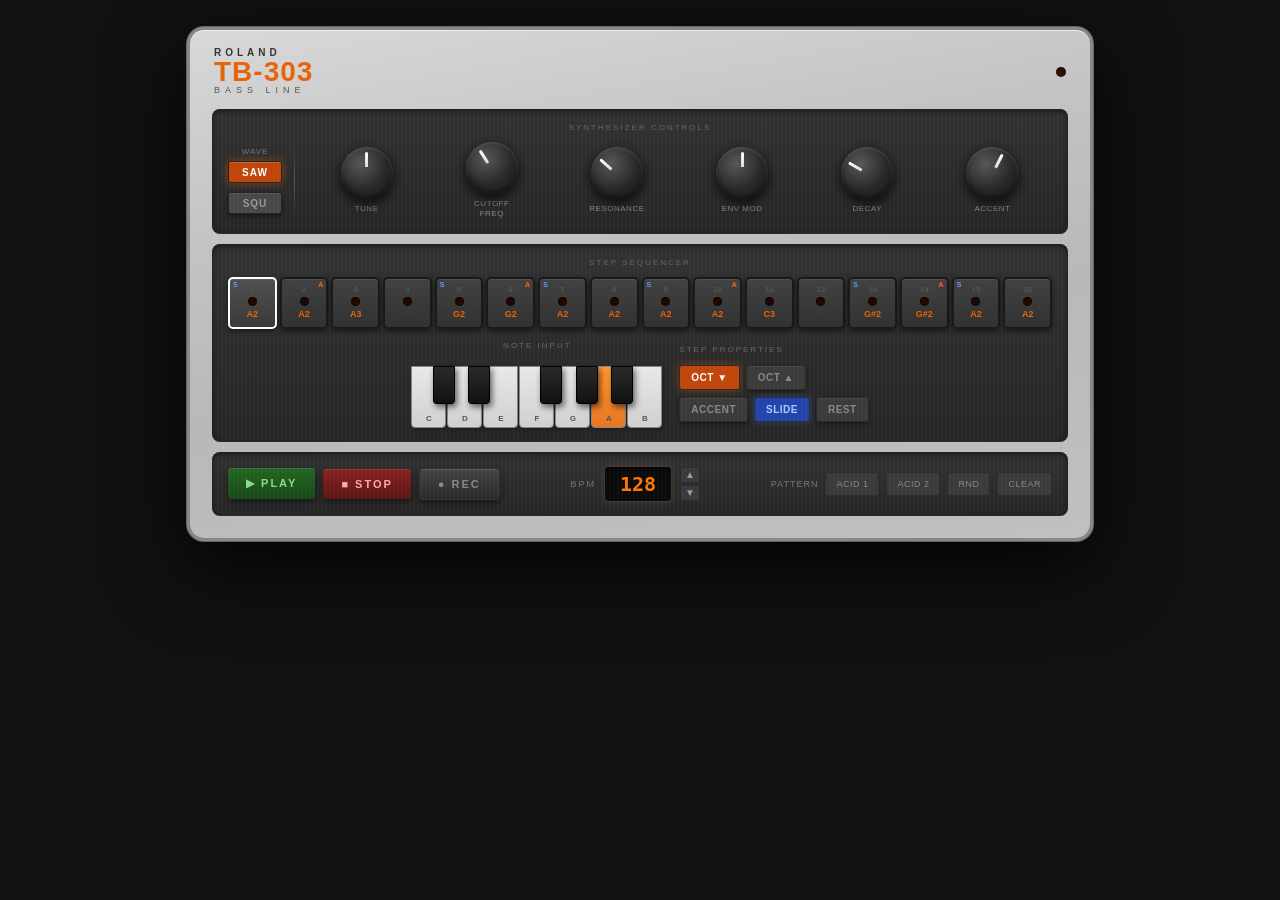
==== index.html @ d569b0d6 "init" ====
<!DOCTYPE html>
<html lang="en">
<head>
<meta charset="UTF-8">
<meta name="viewport" content="width=device-width, initial-scale=1.0">
<title>TB-303 Bass Line Synthesizer</title>
<style>
*,*::before,*::after{box-sizing:border-box;margin:0;padding:0}
body{background:#111;display:flex;justify-content:center;align-items:flex-start;min-height:100vh;padding:30px 20px;font-family:'Arial',sans-serif}

.tb303{
  width:900px;
  background:linear-gradient(170deg,#d8d8d8 0%,#c4c4c4 30%,#b8b8b8 60%,#c0c0c0 100%);
  border-radius:14px;
  box-shadow:0 0 0 3px #888,0 0 0 4px #666,0 25px 80px rgba(0,0,0,0.9),inset 0 1px 0 rgba(255,255,255,0.6);
  padding:18px 22px 22px;
  user-select:none;
  position:relative;
}

/* Subtle brushed metal texture */
.tb303::before{
  content:'';position:absolute;inset:0;border-radius:14px;
  background:repeating-linear-gradient(90deg,rgba(255,255,255,0.04) 0px,rgba(255,255,255,0) 1px,rgba(255,255,255,0) 3px,rgba(255,255,255,0.04) 4px);
  pointer-events:none;
}

/* ── HEADER ── */
.tb303-header{
  display:flex;align-items:center;justify-content:space-between;
  margin-bottom:14px;padding:0 2px;
}
.brand{display:flex;flex-direction:column;line-height:1}
.brand-roland{font-size:10px;font-weight:900;color:#333;letter-spacing:4px;text-transform:uppercase}
.brand-model{font-size:28px;font-weight:900;color:#e8620a;letter-spacing:1px;line-height:1}
.brand-sub{font-size:9px;color:#555;letter-spacing:5px;text-transform:uppercase}
.header-right{display:flex;align-items:center;gap:12px}
.power-led{
  width:10px;height:10px;border-radius:50%;
  background:#2a1000;box-shadow:inset 0 1px 2px rgba(0,0,0,0.5);
  transition:all 0.3s;
}
.power-led.on{background:#ff6600;box-shadow:0 0 8px rgba(255,102,0,0.8),0 0 16px rgba(255,102,0,0.4)}

/* ── DARK PANELS ── */
.dark-panel{
  background:linear-gradient(180deg,#323232,#262626);
  border-radius:8px;padding:14px 16px;margin-bottom:10px;
  box-shadow:inset 0 2px 6px rgba(0,0,0,0.6),inset 0 -1px 0 rgba(255,255,255,0.05);
}
.panel-label{
  font-size:8px;color:#666;text-transform:uppercase;letter-spacing:2px;
  margin-bottom:10px;text-align:center;
}

/* ── CONTROLS ROW ── */
.controls-row{display:flex;align-items:center;gap:6px}
.vdivider{width:1px;height:72px;background:linear-gradient(180deg,transparent,#555,transparent);margin:0 6px}

/* Waveform */
.wave-section{display:flex;flex-direction:column;align-items:center;gap:5px}
.wave-label{font-size:8px;color:#777;letter-spacing:1px;text-transform:uppercase}
.wave-btn{
  width:54px;height:22px;background:#484848;border:1px solid #222;border-radius:3px;
  color:#999;font-size:10px;font-weight:bold;letter-spacing:1px;cursor:pointer;
  box-shadow:0 2px 4px rgba(0,0,0,0.5),inset 0 1px 0 rgba(255,255,255,0.08);
  transition:all 0.1s;
}
.wave-btn+.wave-btn{margin-top:4px}
.wave-btn.active{background:#c0450a;color:#fff;box-shadow:0 0 8px rgba(232,98,10,0.5),inset 0 1px 0 rgba(255,255,255,0.15)}

/* Knobs */
.knob-group{display:flex;flex-direction:column;align-items:center;gap:5px;flex:1}
.knob{
  width:52px;height:52px;border-radius:50%;
  background:radial-gradient(circle at 38% 32%,#585858 0%,#282828 55%,#1a1a1a 100%);
  box-shadow:0 4px 12px rgba(0,0,0,0.8),inset 0 1px 3px rgba(255,255,255,0.18),inset 0 -2px 4px rgba(0,0,0,0.6);
  position:relative;cursor:grab;touch-action:none;
}
.knob:active{cursor:grabbing}
.knob-indicator{
  position:absolute;width:3px;height:15px;
  background:linear-gradient(180deg,#fff,#ddd);
  left:calc(50% - 1.5px);top:5px;border-radius:2px 2px 0 0;
  transform-origin:50% 145%; /* rotates around knob center */
  pointer-events:none;
}
.knob-label{font-size:8px;color:#888;text-transform:uppercase;letter-spacing:0.5px;text-align:center;max-width:56px;line-height:1.3}

/* ── STEP SEQUENCER ── */
.steps-row{display:flex;gap:3px;justify-content:center;margin-bottom:12px}
.step-btn{
  width:49px;height:52px;
  background:linear-gradient(180deg,#424242,#323232);
  border:2px solid #1a1a1a;border-radius:5px;cursor:pointer;position:relative;
  box-shadow:0 2px 5px rgba(0,0,0,0.5),inset 0 1px 0 rgba(255,255,255,0.07);
  transition:border-color 0.08s;
  display:flex;flex-direction:column;align-items:center;justify-content:center;gap:3px;
}
.step-btn:active{transform:translateY(1px)}
.step-num{font-size:8px;color:#555;font-weight:bold}
.step-led{
  width:9px;height:9px;border-radius:50%;
  background:#1e0a00;box-shadow:inset 0 1px 2px rgba(0,0,0,0.7);
  transition:all 0.04s;
}
.step-note-disp{font-size:9px;color:#444;font-weight:bold;min-height:11px}

.step-btn.selected{border-color:#fff;background:linear-gradient(180deg,#505050,#3a3a3a)}
.step-btn.playing .step-led{background:#ff9900;box-shadow:0 0 7px rgba(255,153,0,0.9),0 0 14px rgba(255,153,0,0.4)}
.step-btn.playing{background:linear-gradient(180deg,#4a4440,#363030)}
.step-btn.has-note .step-note-disp{color:#e8620a}
.step-btn.is-rest .step-note-disp{color:#444;font-style:italic}

/* Accent/slide mini indicators */
.step-accent{
  position:absolute;top:2px;right:3px;
  font-size:7px;color:#ff6600;font-weight:bold;display:none;
}
.step-slide{
  position:absolute;top:2px;left:3px;
  font-size:7px;color:#6699ff;font-weight:bold;display:none;
}
.step-btn.has-accent .step-accent{display:block}
.step-btn.has-slide .step-slide{display:block}

/* ── NOTE ENTRY ── */
.note-entry-row{display:flex;align-items:flex-start;gap:16px;justify-content:center}
.keyboard-wrap{display:flex;flex-direction:column;align-items:center;gap:6px}

.piano{position:relative;height:62px;width:252px;flex-shrink:0}
.white-key{
  position:absolute;height:62px;
  background:linear-gradient(180deg,#e8e8e8,#d0d0d0);
  border:1px solid #888;border-radius:0 0 4px 4px;cursor:pointer;
  box-shadow:1px 2px 4px rgba(0,0,0,0.3);z-index:1;
  display:flex;align-items:flex-end;justify-content:center;padding-bottom:4px;
  transition:background 0.05s;
}
.white-key span{font-size:8px;color:#555;font-weight:bold}
.white-key:hover{background:linear-gradient(180deg,#ffd080,#ffaa44)}
.white-key.active{background:linear-gradient(180deg,#ff9933,#e87722)!important}
.black-key{
  position:absolute;height:38px;width:22px;
  background:linear-gradient(180deg,#2a2a2a,#111);
  border:1px solid #000;border-radius:0 0 3px 3px;cursor:pointer;
  box-shadow:2px 3px 6px rgba(0,0,0,0.6);z-index:2;top:0;
  transition:background 0.05s;
}
.black-key:hover{background:linear-gradient(180deg,#c04408,#8a2800)}
.black-key.active{background:linear-gradient(180deg,#ff6600,#cc4400)!important}

/* Step property buttons */
.step-props{display:flex;flex-direction:column;gap:7px;padding-top:4px}
.step-props .panel-label{margin-bottom:4px;text-align:left}
.prop-row{display:flex;gap:6px}
.prop-btn{
  padding:6px 11px;background:#3a3a3a;border:1px solid #2a2a2a;border-radius:3px;
  color:#888;font-size:10px;font-weight:bold;letter-spacing:0.5px;cursor:pointer;
  box-shadow:0 2px 4px rgba(0,0,0,0.4),inset 0 1px 0 rgba(255,255,255,0.06);
  transition:all 0.1s;text-transform:uppercase;white-space:nowrap;
}
.prop-btn:hover{background:#4a4a4a;color:#bbb}
.prop-btn.active{background:#c0450a;color:#fff;box-shadow:0 0 8px rgba(232,98,10,0.4)}
.prop-btn.slide-on{background:#2244aa;color:#aaccff;box-shadow:0 0 6px rgba(68,102,220,0.4)}

/* ── TRANSPORT ── */
.transport-row{display:flex;align-items:center;justify-content:space-between;gap:10px}
.transport-btns{display:flex;gap:8px;align-items:center}
.t-btn{
  padding:9px 18px;border-radius:4px;font-size:11px;font-weight:bold;
  letter-spacing:2px;cursor:pointer;border:none;text-transform:uppercase;
  box-shadow:0 3px 7px rgba(0,0,0,0.5),inset 0 1px 0 rgba(255,255,255,0.1);
  transition:all 0.1s;
}
.t-btn:active{transform:translateY(1px);box-shadow:0 1px 3px rgba(0,0,0,0.5)}
.btn-play{background:linear-gradient(180deg,#236623,#184818);color:#88dd88}
.btn-play:hover{background:linear-gradient(180deg,#2d882d,#1e5e1e)}
.btn-play.active{background:linear-gradient(180deg,#33cc33,#228822);color:#fff;box-shadow:0 0 12px rgba(51,204,51,0.5)}
.btn-stop{background:linear-gradient(180deg,#882222,#5a1515);color:#ffaaaa}
.btn-stop:hover{background:linear-gradient(180deg,#aa2a2a,#7a1a1a)}
.btn-rec{background:linear-gradient(180deg,#444,#2a2a2a);color:#888;border:1px solid #333}
.btn-rec:hover{background:linear-gradient(180deg,#555,#333)}
.btn-rec.active{background:linear-gradient(180deg,#cc2222,#881111);color:#fff;box-shadow:0 0 10px rgba(204,34,34,0.5)}

/* BPM */
.bpm-wrap{display:flex;align-items:center;gap:8px}
.bpm-label{font-size:9px;color:#777;letter-spacing:2px;text-transform:uppercase}
.bpm-disp{
  background:#0a0a0a;border:1px solid #3a3a3a;border-radius:4px;
  padding:5px 8px;color:#ff7700;font-family:monospace;font-size:20px;font-weight:bold;
  width:68px;text-align:center;cursor:ns-resize;touch-action:none;
  box-shadow:inset 0 2px 4px rgba(0,0,0,0.6),0 0 6px rgba(255,119,0,0.15);
}
.bpm-arrows{display:flex;flex-direction:column;gap:2px}
.bpm-arrow{
  width:20px;height:16px;background:#3a3a3a;border:1px solid #2a2a2a;border-radius:2px;
  color:#999;font-size:10px;cursor:pointer;display:flex;align-items:center;justify-content:center;
  transition:background 0.1s;
}
.bpm-arrow:hover{background:#555;color:#ddd}
.bpm-arrow:active{background:#777}

/* Pattern section */
.pattern-wrap{display:flex;align-items:center;gap:7px}
.pattern-label{font-size:9px;color:#777;letter-spacing:1px;text-transform:uppercase}
.pat-btn{
  padding:6px 10px;background:#3a3a3a;border:1px solid #2a2a2a;border-radius:3px;
  color:#888;font-size:9px;cursor:pointer;letter-spacing:0.5px;text-transform:uppercase;
  transition:all 0.1s;
}
.pat-btn:hover{background:#505050;color:#ccc}
.pat-btn:active{transform:translateY(1px)}
</style>
</head>
<body>
<div class="tb303">
  <!-- Header -->
  <div class="tb303-header">
    <div class="brand">
      <span class="brand-roland">Roland</span>
      <span class="brand-model">TB-303</span>
      <span class="brand-sub">Bass Line</span>
    </div>
    <div class="header-right">
      <div class="power-led" id="powerLed"></div>
    </div>
  </div>

  <!-- Synth Controls -->
  <div class="dark-panel">
    <div class="panel-label">Synthesizer Controls</div>
    <div class="controls-row">
      <div class="wave-section">
        <div class="wave-label">Wave</div>
        <button class="wave-btn active" id="sawBtn" onclick="setWaveform('sawtooth')">SAW</button>
        <button class="wave-btn" id="squBtn" onclick="setWaveform('square')">SQU</button>
      </div>
      <div class="vdivider"></div>
      <div class="knob-group">
        <div class="knob" id="kTune"><div class="knob-indicator" id="iTune"></div></div>
        <div class="knob-label">Tune</div>
      </div>
      <div class="knob-group">
        <div class="knob" id="kCutoff"><div class="knob-indicator" id="iCutoff"></div></div>
        <div class="knob-label">Cutoff Freq</div>
      </div>
      <div class="knob-group">
        <div class="knob" id="kReso"><div class="knob-indicator" id="iReso"></div></div>
        <div class="knob-label">Resonance</div>
      </div>
      <div class="knob-group">
        <div class="knob" id="kEnvMod"><div class="knob-indicator" id="iEnvMod"></div></div>
        <div class="knob-label">Env Mod</div>
      </div>
      <div class="knob-group">
        <div class="knob" id="kDecay"><div class="knob-indicator" id="iDecay"></div></div>
        <div class="knob-label">Decay</div>
      </div>
      <div class="knob-group">
        <div class="knob" id="kAccent"><div class="knob-indicator" id="iAccent"></div></div>
        <div class="knob-label">Accent</div>
      </div>
    </div>
  </div>

  <!-- Step Sequencer -->
  <div class="dark-panel">
    <div class="panel-label">Step Sequencer</div>
    <div class="steps-row" id="stepsRow"></div>
    <!-- Note entry -->
    <div class="note-entry-row">
      <div class="keyboard-wrap">
        <div class="panel-label">Note Input</div>
        <div class="piano" id="piano"></div>
      </div>
      <div class="step-props">
        <div class="panel-label">Step Properties</div>
        <div class="prop-row">
          <button class="prop-btn" id="bOctLow" onclick="setOctave(0)">Oct ▼</button>
          <button class="prop-btn active" id="bOctHigh" onclick="setOctave(1)">Oct ▲</button>
        </div>
        <div class="prop-row">
          <button class="prop-btn" id="bAccent" onclick="toggleProp('accent')">Accent</button>
          <button class="prop-btn" id="bSlide" onclick="toggleProp('slide')">Slide</button>
          <button class="prop-btn" id="bRest" onclick="toggleProp('rest')">Rest</button>
        </div>
      </div>
    </div>
  </div>

  <!-- Transport -->
  <div class="dark-panel" style="margin-bottom:0">
    <div class="transport-row">
      <div class="transport-btns">
        <button class="t-btn btn-play" id="btnPlay" onclick="handlePlay()">▶ Play</button>
        <button class="t-btn btn-stop" id="btnStop" onclick="handleStop()">■ Stop</button>
        <button class="t-btn btn-rec" id="btnRec" onclick="handleRecord()">● Rec</button>
      </div>
      <div class="bpm-wrap">
        <span class="bpm-label">BPM</span>
        <div class="bpm-disp" id="bpmDisp">128</div>
        <div class="bpm-arrows">
          <div class="bpm-arrow" onclick="adjBPM(1)">▲</div>
          <div class="bpm-arrow" onclick="adjBPM(-1)">▼</div>
        </div>
      </div>
      <div class="pattern-wrap">
        <span class="pattern-label">Pattern</span>
        <button class="pat-btn" onclick="loadPreset(0)">Acid 1</button>
        <button class="pat-btn" onclick="loadPreset(1)">Acid 2</button>
        <button class="pat-btn" onclick="doRandom()">Rnd</button>
        <button class="pat-btn" onclick="doClear()">Clear</button>
      </div>
    </div>
  </div>
</div>

<script>
// ═══════════════════════════════════════════════════════
// AUDIO ENGINE
// ═══════════════════════════════════════════════════════
class AudioEngine {
  constructor() {
    this.ctx = null;
    this.osc = null;
    this.filter = null;
    this.vca = null;
    this.master = null;
    this.ready = false;

    // Normalized params (0–1 unless noted)
    this.waveform   = 'sawtooth';
    this.tune       = 0;      // semitones, -7..+7
    this.cutoff     = 0.38;
    this.resonance  = 0.32;
    this.envMod     = 0.50;
    this.decay      = 0.28;
    this.accentAmt  = 0.60;
    this.prevFreq   = 0;
  }

  cutoffHz()  { return 60 * Math.pow(130, this.cutoff); }         // 60–7800 Hz
  resoQ()     { return 0.6 + this.resonance * 19.4; }             // 0.6–20
  decaySec()  { return 0.05 * Math.pow(36, this.decay); }         // 50ms–1.8s

  init() {
    if (this.ready) return;
    this.ctx = new (window.AudioContext || window.webkitAudioContext)();

    this.osc    = this.ctx.createOscillator();
    this.filter = this.ctx.createBiquadFilter();
    this.vca    = this.ctx.createGain();
    this.master = this.ctx.createGain();

    this.osc.type               = this.waveform;
    this.osc.frequency.value    = 110;
    this.filter.type            = 'lowpass';
    this.filter.frequency.value = this.cutoffHz();
    this.filter.Q.value         = this.resoQ();
    this.vca.gain.value         = 0;
    this.master.gain.value      = 0.7;

    this.osc.connect(this.filter);
    this.filter.connect(this.vca);
    this.vca.connect(this.master);
    this.master.connect(this.ctx.destination);
    this.osc.start();
    this.ready = true;
  }

  resume() { if (this.ctx?.state === 'suspended') this.ctx.resume(); }

  noteOn(midi, accent, slide, time) {
    if (!this.ready) return;
    const freq = 440 * Math.pow(2, (midi + this.tune - 69) / 12);

    // Frequency — slide or snap
    if (slide && this.prevFreq > 0) {
      this.osc.frequency.setValueAtTime(this.prevFreq, time);
      this.osc.frequency.linearRampToValueAtTime(freq, time + 0.065);
    } else {
      this.osc.frequency.setValueAtTime(freq, time);
    }
    this.prevFreq = freq;

    // VCA gate open
    const vel = accent ? (0.55 + this.accentAmt * 0.45) : 0.55;
    this._vel = vel;
    this.vca.gain.setValueAtTime(vel, time);

    // Filter envelope
    const cut      = this.cutoffHz();
    const decay    = this.decaySec() * (accent ? 1.6 : 1.0);
    const modOcts  = this.envMod * 4.5;
    const boost    = accent ? (1 + this.accentAmt * 0.7) : 1;
    const peak     = Math.min(cut * Math.pow(2, modOcts * boost), 18000);

    this.filter.frequency.setValueAtTime(Math.max(peak, cut), time);
    this.filter.Q.setValueAtTime(this.resoQ(), time);
    if (peak > cut + 5) {
      this.filter.frequency.exponentialRampToValueAtTime(
        Math.max(cut, 22), time + decay
      );
    }
  }

  gateOff(time) {
    if (!this.ready) return;
    this.vca.gain.setValueAtTime(this._vel || 0.55, time);
    this.vca.gain.linearRampToValueAtTime(0, time + 0.018);
  }

  silence() {
    if (!this.ready) return;
    const t = this.ctx.currentTime;
    this.vca.gain.cancelScheduledValues(t);
    this.vca.gain.setValueAtTime(0, t + 0.02);
    this.filter.frequency.cancelScheduledValues(t);
    this.filter.frequency.setValueAtTime(this.cutoffHz(), t + 0.02);
    this.osc.frequency.cancelScheduledValues(t);
    this.prevFreq = 0;
  }

  setWave(type)    { this.waveform  = type; if (this.osc) this.osc.type = type; }
  setTune(v)       { this.tune      = v; }
  setCutoff(v)     { this.cutoff    = v; if (this.filter) this.filter.frequency.value = this.cutoffHz(); }
  setReso(v)       { this.resonance = v; if (this.filter) this.filter.Q.value = this.resoQ(); }
  setEnvMod(v)     { this.envMod    = v; }
  setDecay(v)      { this.decay     = v; }
  setAccent(v)     { this.accentAmt = v; }

  get now() { return this.ctx?.currentTime ?? 0; }
}

// ═══════════════════════════════════════════════════════
// SEQUENCER
// ═══════════════════════════════════════════════════════
const NOTES = ['C','C#','D','D#','E','F','F#','G','G#','A','A#','B'];

function noteToMidi(name, oct) {
  return (oct === 0 ? 36 : 48) + NOTES.indexOf(name);
}

class Sequencer {
  constructor(eng) {
    this.eng     = eng;
    this.bpm     = 128;
    this.steps   = this.blankPattern();
    this.cur     = 0;
    this.running = false;
    this.nextT   = 0;
    this.tid     = null;
    this.onStep  = null; // (idx) => void
    // Lookahead
    this.LOOK    = 25;   // ms setTimeout interval
    this.AHEAD   = 0.12; // s schedule window
  }

  blankPattern() {
    return Array.from({length:16}, () =>
      ({note:'C', octave:0, accent:false, slide:false, rest:true})
    );
  }

  stepDur() { return 60 / (this.bpm * 2); }

  play() {
    if (this.running) return;
    this.eng.init();
    this.eng.resume();
    this.running = true;
    this.cur     = 0;
    this.nextT   = this.eng.now + 0.05;
    document.getElementById('powerLed').classList.add('on');
    this._sched();
  }

  stop() {
    this.running = false;
    clearTimeout(this.tid);
    this.tid = null;
    this.cur = 0;
    this.eng.silence();
    document.getElementById('powerLed').classList.remove('on');
    if (this.onStep) this.onStep(-1);
  }

  _sched() {
    if (!this.running) return;
    while (this.nextT < this.eng.now + this.AHEAD) {
      this._fire(this.cur, this.nextT);
      this.nextT += this.stepDur();
      this.cur = (this.cur + 1) % 16;
    }
    this.tid = setTimeout(() => this._sched(), this.LOOK);
  }

  _fire(idx, time) {
    const step = this.steps[idx];
    const next = this.steps[(idx + 1) % 16];
    const dur  = this.stepDur();

    // Visual update
    const delay = (time - this.eng.now) * 1000;
    setTimeout(() => {
      if (this.running && this.onStep) this.onStep(idx);
    }, Math.max(0, delay));

    if (step.rest) {
      this.eng.gateOff(time);
      return;
    }

    const midi        = noteToMidi(step.note, step.octave);
    const nextSlide   = !next.rest && next.slide;
    const noteDur     = (step.slide || nextSlide) ? dur * 0.96 : dur * 0.48;

    this.eng.noteOn(midi, step.accent, step.slide, time);
    if (!nextSlide) this.eng.gateOff(time + noteDur);
  }

  save() {
    try { localStorage.setItem('tb303_p', JSON.stringify({steps:this.steps,bpm:this.bpm})); } catch(e){}
  }
  load() {
    try {
      const d = JSON.parse(localStorage.getItem('tb303_p'));
      if (d?.steps?.length === 16) { this.steps = d.steps; this.bpm = d.bpm || 128; }
    } catch(e){}
  }
}

// ═══════════════════════════════════════════════════════
// KNOB CLASS
// ═══════════════════════════════════════════════════════
class Knob {
  constructor(elId, indId, {min, max, val, log=false, onChange}) {
    this.el   = document.getElementById(elId);
    this.ind  = document.getElementById(indId);
    this.min  = min; this.max = max; this.log = log;
    this.onChange = onChange;
    this._dy = null; this._v0 = null;

    this.el.addEventListener('pointerdown', e => {
      this._dy = e.clientY;
      this._v0 = this._norm();
      this.el.setPointerCapture(e.pointerId);
      e.preventDefault();
    });
    this.el.addEventListener('pointermove', e => {
      if (this._dy === null) return;
      const n = Math.max(0, Math.min(1, this._v0 + (this._dy - e.clientY) / 220));
      this._setNorm(n);
    });
    this.el.addEventListener('pointerup', () => { this._dy = null; });
    this.el.addEventListener('wheel', e => {
      e.preventDefault();
      this._setNorm(Math.max(0, Math.min(1, this._norm() - e.deltaY / 800)));
    }, {passive:false});

    this._setNorm(this.log ? this._toNorm(val) : (val - min) / (max - min));
  }

  _toNorm(v) { return this.log ? Math.log(v/this.min)/Math.log(this.max/this.min) : (v-this.min)/(this.max-this.min); }
  _norm()    { return this._toNorm(this.value); }
  _setNorm(n) {
    this.value = this.log
      ? this.min * Math.pow(this.max / this.min, n)
      : this.min + n * (this.max - this.min);
    this.value = Math.max(this.min, Math.min(this.max, this.value));
    const angle = -135 + n * 270;
    this.ind.style.transform = `rotate(${angle}deg)`;
    this.onChange(this.value);
  }
}

// ═══════════════════════════════════════════════════════
// GLOBAL STATE & UI
// ═══════════════════════════════════════════════════════
const eng = new AudioEngine();
const seq = new Sequencer(eng);
let selStep    = 0;
let recMode    = false;

// Step change callback
seq.onStep = idx => {
  document.querySelectorAll('.step-btn').forEach(b => b.classList.remove('playing'));
  if (idx >= 0) document.getElementById(`s${idx}`)?.classList.add('playing');
};

// ── Build step buttons ──
function buildSteps() {
  const row = document.getElementById('stepsRow');
  row.innerHTML = '';
  for (let i = 0; i < 16; i++) {
    const d = document.createElement('div');
    d.className = 'step-btn';
    d.id = `s${i}`;
    d.innerHTML = `
      <span class="step-accent">A</span>
      <span class="step-slide">S</span>
      <div class="step-num">${i+1}</div>
      <div class="step-led"></div>
      <div class="step-note-disp" id="sn${i}">-</div>`;
    d.addEventListener('click', () => selStep_(i));
    row.appendChild(d);
  }
}

// ── Build piano keyboard ──
const KEYS = [
  {note:'C',  white:0},
  {note:'C#', black:22},
  {note:'D',  white:1},
  {note:'D#', black:57},
  {note:'E',  white:2},
  {note:'F',  white:3},
  {note:'F#', black:129},
  {note:'G',  white:4},
  {note:'G#', black:165},
  {note:'A',  white:5},
  {note:'A#', black:200},
  {note:'B',  white:6},
];

function buildKeyboard() {
  const p = document.getElementById('piano');
  p.innerHTML = '';
  KEYS.forEach(k => {
    const el = document.createElement('div');
    if ('white' in k) {
      el.className = 'white-key';
      el.style.left  = (k.white * 36) + 'px';
      el.style.width = '35px';
      el.innerHTML = `<span>${k.note}</span>`;
    } else {
      el.className = 'black-key';
      el.style.left = k.black + 'px';
    }
    el.dataset.note = k.note;
    el.addEventListener('click', e => { e.stopPropagation(); assignNote(k.note); });
    p.appendChild(el);
  });
}

// ── Refresh step button visual ──
function refreshStep(i) {
  const step = seq.steps[i];
  const btn  = document.getElementById(`s${i}`);
  const nd   = document.getElementById(`sn${i}`);
  if (!btn || !nd) return;
  nd.textContent = step.rest ? '–' : step.note + (step.octave ? '3' : '2');
  btn.classList.toggle('has-note',  !step.rest);
  btn.classList.toggle('is-rest',    step.rest);
  btn.classList.toggle('has-accent', step.accent && !step.rest);
  btn.classList.toggle('has-slide',  step.slide  && !step.rest);
}

function refreshAll() { for (let i=0;i<16;i++) refreshStep(i); }

// ── Select step ──
function selStep_(i) {
  selStep = i;
  document.querySelectorAll('.step-btn').forEach((b,j) => {
    b.classList.toggle('selected', j === i);
  });
  const s = seq.steps[i];
  document.getElementById('bOctLow') .classList.toggle('active', s.octave === 0);
  document.getElementById('bOctHigh').classList.toggle('active', s.octave === 1);
  document.getElementById('bAccent') .classList.toggle('active', s.accent);
  document.getElementById('bSlide')  .classList.toggle('active', s.slide);
  document.getElementById('bSlide')  .classList.toggle('slide-on', s.slide);
  document.getElementById('bRest')   .classList.toggle('active', s.rest);
  hlKey(s.note);
}

function hlKey(note) {
  document.querySelectorAll('#piano .white-key, #piano .black-key').forEach(k => {
    k.classList.toggle('active', k.dataset.note === note);
  });
}

// ── Assign note to current step ──
function assignNote(note) {
  seq.steps[selStep].note = note;
  seq.steps[selStep].rest = false;
  refreshStep(selStep);
  hlKey(note);
  document.getElementById('bRest').classList.remove('active');
  seq.save();
  if (recMode) selStep_((selStep + 1) % 16);
}

function setOctave(oct) {
  seq.steps[selStep].octave = oct;
  refreshStep(selStep);
  document.getElementById('bOctLow') .classList.toggle('active', oct === 0);
  document.getElementById('bOctHigh').classList.toggle('active', oct === 1);
  seq.save();
}

function toggleProp(prop) {
  const s   = seq.steps[selStep];
  s[prop]   = !s[prop];
  if (prop === 'rest' && s.rest) { s.accent = false; s.slide = false; }
  refreshStep(selStep);
  document.getElementById('bAccent').classList.toggle('active', s.accent);
  document.getElementById('bSlide') .classList.toggle('active', s.slide);
  document.getElementById('bSlide') .classList.toggle('slide-on', s.slide);
  document.getElementById('bRest')  .classList.toggle('active', s.rest);
  seq.save();
}

// ── Transport ──
function handlePlay() {
  seq.play();
  document.getElementById('btnPlay').classList.add('active');
  document.getElementById('btnStop').classList.remove('active');
}

function handleStop() {
  seq.stop();
  document.getElementById('btnPlay').classList.remove('active');
  document.getElementById('btnStop').classList.add('active');
  recMode = false;
  document.getElementById('btnRec').classList.remove('active');
  document.querySelectorAll('.step-btn').forEach(b => b.classList.remove('playing'));
}

function handleRecord() {
  recMode = !recMode;
  document.getElementById('btnRec').classList.toggle('active', recMode);
  if (recMode) selStep_(0);
}

// ── BPM ──
let bpmDY = null, bpmV0 = null;
const bpmEl = document.getElementById('bpmDisp');

bpmEl.addEventListener('pointerdown', e => {
  bpmDY = e.clientY; bpmV0 = seq.bpm;
  bpmEl.setPointerCapture(e.pointerId);
});
bpmEl.addEventListener('pointermove', e => {
  if (bpmDY === null) return;
  setBPM(Math.round(bpmV0 + (bpmDY - e.clientY) * 0.6));
});
bpmEl.addEventListener('pointerup', () => { bpmDY = null; seq.save(); });

function adjBPM(d) { setBPM(seq.bpm + d); seq.save(); }
function setBPM(v)  { seq.bpm = Math.max(40, Math.min(280, v)); bpmEl.textContent = seq.bpm; }

// ── Waveform ──
function setWaveform(type) {
  eng.setWave(type);
  document.getElementById('sawBtn').classList.toggle('active', type === 'sawtooth');
  document.getElementById('squBtn').classList.toggle('active', type === 'square');
}

// ── Patterns ──
function doClear() {
  seq.steps = seq.blankPattern();
  refreshAll(); selStep_(selStep); seq.save();
}
function doRandom() {
  seq.steps = Array.from({length:16}, () => {
    const rest = Math.random() < 0.18;
    return {
      note:   NOTES[Math.floor(Math.random() * 12)],
      octave: Math.random() < 0.3 ? 1 : 0,
      accent: !rest && Math.random() < 0.25,
      slide:  !rest && Math.random() < 0.3,
      rest
    };
  });
  refreshAll(); selStep_(selStep); seq.save();
}

const PRESETS = [
  [ // Acid 1 — classic ascending acid
    {note:'A',  octave:0, accent:false, slide:true,  rest:false},
    {note:'A',  octave:0, accent:true,  slide:false, rest:false},
    {note:'A',  octave:1, accent:false, slide:false, rest:false},
    {note:'A',  octave:0, accent:false, slide:false, rest:true },
    {note:'G',  octave:0, accent:false, slide:true,  rest:false},
    {note:'G',  octave:0, accent:true,  slide:false, rest:false},
    {note:'A',  octave:0, accent:false, slide:true,  rest:false},
    {note:'A',  octave:0, accent:false, slide:false, rest:false},
    {note:'A',  octave:0, accent:false, slide:true,  rest:false},
    {note:'A',  octave:0, accent:true,  slide:false, rest:false},
    {note:'C',  octave:1, accent:false, slide:false, rest:false},
    {note:'A',  octave:0, accent:false, slide:false, rest:true },
    {note:'G#', octave:0, accent:false, slide:true,  rest:false},
    {note:'G#', octave:0, accent:true,  slide:false, rest:false},
    {note:'A',  octave:0, accent:false, slide:true,  rest:false},
    {note:'A',  octave:0, accent:false, slide:false, rest:false},
  ],
  [ // Acid 2 — squelchy D minor
    {note:'D',  octave:0, accent:true,  slide:false, rest:false},
    {note:'D',  octave:0, accent:false, slide:true,  rest:false},
    {note:'D',  octave:1, accent:false, slide:false, rest:false},
    {note:'C',  octave:1, accent:false, slide:true,  rest:false},
    {note:'A#', octave:0, accent:true,  slide:false, rest:false},
    {note:'A',  octave:0, accent:false, slide:false, rest:true },
    {note:'G',  octave:0, accent:false, slide:true,  rest:false},
    {note:'A',  octave:0, accent:true,  slide:false, rest:false},
    {note:'D',  octave:0, accent:false, slide:true,  rest:false},
    {note:'D#', octave:0, accent:false, slide:false, rest:false},
    {note:'D',  octave:0, accent:true,  slide:false, rest:false},
    {note:'C',  octave:0, accent:false, slide:true,  rest:false},
    {note:'A#', octave:0, accent:false, slide:false, rest:true },
    {note:'G',  octave:0, accent:true,  slide:true,  rest:false},
    {note:'A',  octave:0, accent:false, slide:false, rest:false},
    {note:'D',  octave:0, accent:false, slide:false, rest:false},
  ]
];

function loadPreset(i) {
  seq.steps = PRESETS[i].map(s => ({...s}));
  refreshAll(); selStep_(selStep); seq.save();
}

// ── Knobs ──
new Knob('kTune',   'iTune',   {min:-7,   max:7,   val:0,    log:false, onChange:v => eng.setTune(Math.round(v))});
new Knob('kCutoff', 'iCutoff', {min:0,    max:1,   val:0.38, log:false, onChange:v => eng.setCutoff(v)});
new Knob('kReso',   'iReso',   {min:0,    max:1,   val:0.32, log:false, onChange:v => eng.setReso(v)});
new Knob('kEnvMod', 'iEnvMod', {min:0,    max:1,   val:0.50, log:false, onChange:v => eng.setEnvMod(v)});
new Knob('kDecay',  'iDecay',  {min:0,    max:1,   val:0.28, log:false, onChange:v => eng.setDecay(v)});
new Knob('kAccent', 'iAccent', {min:0,    max:1,   val:0.60, log:false, onChange:v => eng.setAccent(v)});

// ── Init ──
(function init() {
  buildSteps();
  buildKeyboard();
  seq.load();
  setBPM(seq.bpm);
  if (!localStorage.getItem('tb303_p')) loadPreset(0);
  else refreshAll();
  selStep_(0);
})();
</script>
</body>
</html>
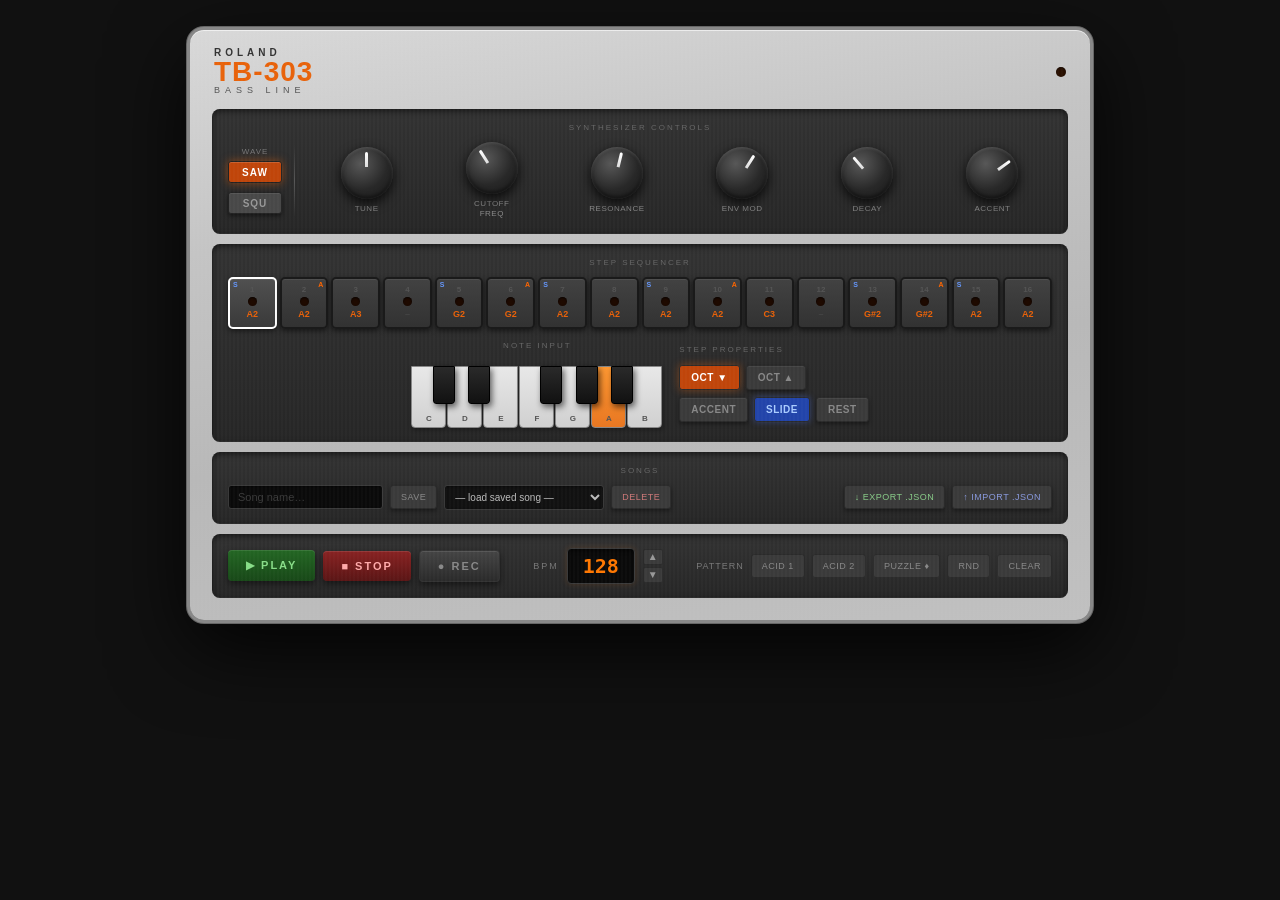
==== commit 2d4570ab: "Add studio app with TB-303/TR-808 instruments and per-step knob automation - Refactored TB-303 into " ====
--- a/index.html
+++ b/index.html
@@ -211,6 +211,35 @@
 }
 .pat-btn:hover{background:#505050;color:#ccc}
 .pat-btn:active{transform:translateY(1px)}
+
+/* ── SONGS PANEL ── */
+.song-input{
+  background:#0a0a0a;border:1px solid #3a3a3a;border-radius:3px;
+  padding:5px 9px;color:#ddd;font-size:11px;width:155px;
+  box-shadow:inset 0 1px 3px rgba(0,0,0,0.5);outline:none;
+  font-family:inherit;
+}
+.song-input:focus{border-color:#666}
+.song-input::placeholder{color:#3a3a3a}
+.song-select{
+  background:#111;border:1px solid #3a3a3a;border-radius:3px;
+  padding:5px 6px;color:#bbb;font-size:10px;cursor:pointer;
+  box-shadow:inset 0 1px 3px rgba(0,0,0,0.5);min-width:160px;
+  font-family:inherit;
+}
+.song-select option{background:#1a1a1a;color:#ccc}
+.sng-btn{
+  padding:6px 10px;background:#3a3a3a;border:1px solid #2a2a2a;border-radius:3px;
+  color:#888;font-size:9px;cursor:pointer;letter-spacing:0.5px;text-transform:uppercase;
+  transition:all 0.1s;white-space:nowrap;
+  box-shadow:0 2px 4px rgba(0,0,0,0.4);
+}
+.sng-btn:hover{background:#505050;color:#ccc}
+.sng-btn:active{transform:translateY(1px)}
+.sng-btn.export-btn{color:#88cc88}
+.sng-btn.import-btn{color:#8899dd}
+.sng-btn.del-btn{color:#cc7777}
+.songs-row{display:flex;align-items:center;gap:7px;flex-wrap:wrap}
 </style>
 </head>
 <body>
@@ -289,6 +318,21 @@
     </div>
   </div>
 
+  <!-- Songs -->
+  <div class="dark-panel">
+    <div class="panel-label">Songs</div>
+    <div class="songs-row">
+      <input class="song-input" id="songName" placeholder="Song name…" />
+      <button class="sng-btn" onclick="doSaveSong()">Save</button>
+      <select class="song-select" id="songSelect"><option value="">— load saved song —</option></select>
+      <button class="sng-btn del-btn" onclick="doDeleteSong()">Delete</button>
+      <span style="flex:1"></span>
+      <button class="sng-btn export-btn" onclick="doExport()">↓ Export .json</button>
+      <button class="sng-btn import-btn" onclick="document.getElementById('importFile').click()">↑ Import .json</button>
+      <input type="file" id="importFile" accept=".json,.303" style="display:none" onchange="doImport(event)">
+    </div>
+  </div>
+
   <!-- Transport -->
   <div class="dark-panel" style="margin-bottom:0">
     <div class="transport-row">
@@ -309,6 +353,7 @@
         <span class="pattern-label">Pattern</span>
         <button class="pat-btn" onclick="loadPreset(0)">Acid 1</button>
         <button class="pat-btn" onclick="loadPreset(1)">Acid 2</button>
+        <button class="pat-btn" onclick="loadPreset(2)">Puzzle ♦</button>
         <button class="pat-btn" onclick="doRandom()">Rnd</button>
         <button class="pat-btn" onclick="doClear()">Clear</button>
       </div>
@@ -543,6 +588,7 @@
     this._dy = null; this._v0 = null;
 
     this.el.addEventListener('pointerdown', e => {
+      this.ind.style.transition = ''; // cancel any playback animation immediately
       this._dy = e.clientY;
       this._v0 = this._norm();
       this.el.setPointerCapture(e.pointerId);
@@ -553,10 +599,11 @@
       const n = Math.max(0, Math.min(1, this._v0 + (this._dy - e.clientY) / 220));
       this._setNorm(n);
     });
-    this.el.addEventListener('pointerup', () => { this._dy = null; });
+    this.el.addEventListener('pointerup', () => { this._dy = null; saveCurrentStepKnobs(); });
     this.el.addEventListener('wheel', e => {
       e.preventDefault();
       this._setNorm(Math.max(0, Math.min(1, this._norm() - e.deltaY / 800)));
+      saveCurrentStepKnobs();
     }, {passive:false});
 
     this._setNorm(this.log ? this._toNorm(val) : (val - min) / (max - min));
@@ -564,6 +611,14 @@
 
   _toNorm(v) { return this.log ? Math.log(v/this.min)/Math.log(this.max/this.min) : (v-this.min)/(this.max-this.min); }
   _norm()    { return this._toNorm(this.value); }
+  setValue(v) { this._setNorm(this._toNorm(Math.max(this.min, Math.min(this.max, v)))); }
+  setValueAnimated(v, ms=100) {
+    this.ind.style.transition = '';
+    void this.ind.offsetWidth; // force reflow so browser commits current position
+    this.ind.style.transition = `transform ${ms}ms ease`;
+    this.setValue(v);
+    setTimeout(() => { this.ind.style.transition = ''; }, ms + 20);
+  }
   _setNorm(n) {
     this.value = this.log
       ? this.min * Math.pow(this.max / this.min, n)
@@ -583,10 +638,40 @@
 let selStep    = 0;
 let recMode    = false;
 
+// Save current knob state to the selected step (called on every manual knob interaction)
+function saveCurrentStepKnobs() {
+  const step = seq.steps[selStep];
+  if (!step.rest) {
+    step.knobs = {
+      tune:   _knobs.tune.value,
+      cutoff: _knobs.cutoff.value,
+      reso:   _knobs.reso.value,
+      envMod: _knobs.envMod.value,
+      decay:  _knobs.decay.value,
+      accent: _knobs.accent.value,
+    };
+  }
+}
+
+// Apply a knob snapshot with smooth animation
+function applyStepKnobs(knobs, ms) {
+  const dur = ms ?? seq.stepDur() * 1000 * 0.8;
+  if (knobs.tune   != null) _knobs.tune.setValueAnimated(knobs.tune,   dur);
+  if (knobs.cutoff != null) _knobs.cutoff.setValueAnimated(knobs.cutoff, dur);
+  if (knobs.reso   != null) _knobs.reso.setValueAnimated(knobs.reso,   dur);
+  if (knobs.envMod != null) _knobs.envMod.setValueAnimated(knobs.envMod, dur);
+  if (knobs.decay  != null) _knobs.decay.setValueAnimated(knobs.decay,  dur);
+  if (knobs.accent != null) _knobs.accent.setValueAnimated(knobs.accent, dur);
+}
+
 // Step change callback
 seq.onStep = idx => {
   document.querySelectorAll('.step-btn').forEach(b => b.classList.remove('playing'));
-  if (idx >= 0) document.getElementById(`s${idx}`)?.classList.add('playing');
+  if (idx >= 0) {
+    document.getElementById(`s${idx}`)?.classList.add('playing');
+    const step = seq.steps[idx];
+    if (step.knobs) applyStepKnobs(step.knobs);
+  }
 };
 
 // ── Build step buttons ──
@@ -661,11 +746,26 @@
 
 // ── Select step ──
 function selStep_(i) {
+  // Save current knob state to the step we're leaving (if it has a note)
+  if (i !== selStep) {
+    const leaving = seq.steps[selStep];
+    if (!leaving.rest) {
+      leaving.knobs = {
+        tune:   _knobs.tune.value,
+        cutoff: _knobs.cutoff.value,
+        reso:   _knobs.reso.value,
+        envMod: _knobs.envMod.value,
+        decay:  _knobs.decay.value,
+        accent: _knobs.accent.value,
+      };
+    }
+  }
   selStep = i;
   document.querySelectorAll('.step-btn').forEach((b,j) => {
     b.classList.toggle('selected', j === i);
   });
   const s = seq.steps[i];
+  if (s.knobs) applyStepKnobs(s.knobs, 120);
   document.getElementById('bOctLow') .classList.toggle('active', s.octave === 0);
   document.getElementById('bOctHigh').classList.toggle('active', s.octave === 1);
   document.getElementById('bAccent') .classList.toggle('active', s.accent);
@@ -683,8 +783,17 @@
 
 // ── Assign note to current step ──
 function assignNote(note) {
-  seq.steps[selStep].note = note;
-  seq.steps[selStep].rest = false;
+  const s = seq.steps[selStep];
+  s.note = note;
+  s.rest = false;
+  s.knobs = {
+    tune:   _knobs.tune.value,
+    cutoff: _knobs.cutoff.value,
+    reso:   _knobs.reso.value,
+    envMod: _knobs.envMod.value,
+    decay:  _knobs.decay.value,
+    accent: _knobs.accent.value,
+  };
   refreshStep(selStep);
   hlKey(note);
   document.getElementById('bRest').classList.remove('active');
@@ -777,6 +886,133 @@
   refreshAll(); selStep_(selStep); seq.save();
 }
 
+// ─────────────────────────────────────────────────
+// SONG DATA  helpers
+// ─────────────────────────────────────────────────
+function getSongData(name) {
+  saveCurrentStepKnobs(); // capture current step before reading
+  return {
+    version:  1,
+    name:     name || 'untitled',
+    bpm:      seq.bpm,
+    waveform: eng.waveform,
+    knobs: {
+      tune:   _knobs.tune.value,
+      cutoff: _knobs.cutoff.value,
+      reso:   _knobs.reso.value,
+      envMod: _knobs.envMod.value,
+      decay:  _knobs.decay.value,
+      accent: _knobs.accent.value,
+    },
+    steps: seq.steps.map(s => ({...s})),
+  };
+}
+
+function applySongData(data) {
+  if (!data?.steps || data.steps.length !== 16) { alert('Invalid song file.'); return; }
+  seq.steps = data.steps.map(s => ({...s}));
+  setBPM(data.bpm || 128);
+  if (data.waveform) setWaveform(data.waveform);
+  if (data.knobs) {
+    if (data.knobs.tune   != null) _knobs.tune.setValue(data.knobs.tune);
+    if (data.knobs.cutoff != null) _knobs.cutoff.setValue(data.knobs.cutoff);
+    if (data.knobs.reso   != null) _knobs.reso.setValue(data.knobs.reso);
+    if (data.knobs.envMod != null) _knobs.envMod.setValue(data.knobs.envMod);
+    if (data.knobs.decay  != null) _knobs.decay.setValue(data.knobs.decay);
+    if (data.knobs.accent != null) _knobs.accent.setValue(data.knobs.accent);
+  }
+  refreshAll();
+  selStep_(selStep);
+  seq.save();
+  if (data.name) document.getElementById('songName').value = data.name;
+}
+
+// ── Export ──
+function doExport() {
+  const name = document.getElementById('songName').value.trim() || 'tb303-pattern';
+  const data = getSongData(name);
+  const blob = new Blob([JSON.stringify(data, null, 2)], {type: 'application/json'});
+  const a = document.createElement('a');
+  a.href = URL.createObjectURL(blob);
+  a.download = name.replace(/[^a-z0-9_\-]/gi, '_') + '.json';
+  a.click();
+  URL.revokeObjectURL(a.href);
+}
+
+// ── Import ──
+function doImport(evt) {
+  const file = evt.target.files[0];
+  if (!file) return;
+  const reader = new FileReader();
+  reader.onload = e => {
+    try {
+      const data = JSON.parse(e.target.result);
+      applySongData(data);
+    } catch(err) {
+      alert('Could not parse file: ' + err.message);
+    }
+  };
+  reader.readAsText(file);
+  evt.target.value = ''; // reset so same file can be re-imported
+}
+
+// ── Songs localStorage bank ──
+function loadSongBank() {
+  try { return JSON.parse(localStorage.getItem('tb303_songs') || '[]'); } catch(e) { return []; }
+}
+function saveSongBank(bank) {
+  try { localStorage.setItem('tb303_songs', JSON.stringify(bank)); } catch(e) {}
+}
+
+function buildSongsList() {
+  const sel = document.getElementById('songSelect');
+  const cur = sel.value;
+  const bank = loadSongBank();
+  sel.innerHTML = '<option value="">— load saved song —</option>';
+  bank.forEach((s, i) => {
+    const opt = document.createElement('option');
+    opt.value = i;
+    opt.textContent = s.name + '  (' + s.bpm + ' BPM)';
+    sel.appendChild(opt);
+  });
+  sel.value = cur;
+}
+
+function doSaveSong() {
+  const name = document.getElementById('songName').value.trim();
+  if (!name) { alert('Enter a song name first.'); return; }
+  const bank = loadSongBank();
+  const existing = bank.findIndex(s => s.name === name);
+  const data = getSongData(name);
+  if (existing >= 0) bank[existing] = data;
+  else bank.push(data);
+  saveSongBank(bank);
+  buildSongsList();
+  // Select the just-saved song
+  const idx = loadSongBank().findIndex(s => s.name === name);
+  if (idx >= 0) document.getElementById('songSelect').value = idx;
+}
+
+function doLoadSong() {
+  const idx = parseInt(document.getElementById('songSelect').value);
+  if (isNaN(idx)) return;
+  const bank = loadSongBank();
+  if (bank[idx]) applySongData(bank[idx]);
+}
+
+function doDeleteSong() {
+  const idx = parseInt(document.getElementById('songSelect').value);
+  if (isNaN(idx)) return;
+  const bank = loadSongBank();
+  if (!bank[idx]) return;
+  if (!confirm(`Delete "${bank[idx].name}"?`)) return;
+  bank.splice(idx, 1);
+  saveSongBank(bank);
+  buildSongsList();
+  document.getElementById('songSelect').value = '';
+}
+
+// ─────────────────────────────────────────────────
 const PRESETS = [
   [ // Acid 1 — classic ascending acid
     {note:'A',  octave:0, accent:false, slide:true,  rest:false},
@@ -814,20 +1050,61 @@
     {note:'A',  octave:0, accent:false, slide:false, rest:false},
     {note:'D',  octave:0, accent:false, slide:false, rest:false},
   ]
+  ,
+  [ // Puzzle — Little Jinder (placeholder — import corrected version when available)
+    // Key: F minor ish, ~128 BPM, melancholic minimal electronic feel
+    {note:'F',  octave:0, accent:false, slide:false, rest:false},
+    {note:'F',  octave:0, accent:false, slide:true,  rest:false},
+    {note:'G#', octave:0, accent:true,  slide:false, rest:false},
+    {note:'G#', octave:0, accent:false, slide:false, rest:true },
+    {note:'G',  octave:0, accent:false, slide:true,  rest:false},
+    {note:'F',  octave:0, accent:false, slide:false, rest:false},
+    {note:'D#', octave:0, accent:true,  slide:false, rest:false},
+    {note:'D#', octave:0, accent:false, slide:false, rest:true },
+    {note:'F',  octave:0, accent:false, slide:true,  rest:false},
+    {note:'F',  octave:1, accent:false, slide:false, rest:false},
+    {note:'G#', octave:0, accent:true,  slide:false, rest:false},
+    {note:'G',  octave:0, accent:false, slide:true,  rest:false},
+    {note:'F',  octave:0, accent:false, slide:false, rest:false},
+    {note:'C',  octave:0, accent:false, slide:false, rest:true },
+    {note:'D#', octave:0, accent:false, slide:true,  rest:false},
+    {note:'F',  octave:0, accent:true,  slide:false, rest:false},
+  ]
+];
+
+const PRESET_KNOBS = [
+  // Acid 1
+  {bpm:128, waveform:'sawtooth', cutoff:0.38, reso:0.55, envMod:0.62, decay:0.35, accent:0.70, tune:0},
+  // Acid 2
+  {bpm:130, waveform:'sawtooth', cutoff:0.32, reso:0.60, envMod:0.70, decay:0.40, accent:0.72, tune:0},
+  // Puzzle (placeholder)
+  {bpm:128, waveform:'sawtooth', cutoff:0.30, reso:0.45, envMod:0.55, decay:0.45, accent:0.55, tune:0},
 ];
 
 function loadPreset(i) {
   seq.steps = PRESETS[i].map(s => ({...s}));
+  const k = PRESET_KNOBS[i];
+  if (k) {
+    setBPM(k.bpm);
+    setWaveform(k.waveform);
+    _knobs.cutoff.setValue(k.cutoff);
+    _knobs.reso.setValue(k.reso);
+    _knobs.envMod.setValue(k.envMod);
+    _knobs.decay.setValue(k.decay);
+    _knobs.accent.setValue(k.accent);
+    _knobs.tune.setValue(k.tune);
+  }
   refreshAll(); selStep_(selStep); seq.save();
 }
 
 // ── Knobs ──
-new Knob('kTune',   'iTune',   {min:-7,   max:7,   val:0,    log:false, onChange:v => eng.setTune(Math.round(v))});
-new Knob('kCutoff', 'iCutoff', {min:0,    max:1,   val:0.38, log:false, onChange:v => eng.setCutoff(v)});
-new Knob('kReso',   'iReso',   {min:0,    max:1,   val:0.32, log:false, onChange:v => eng.setReso(v)});
-new Knob('kEnvMod', 'iEnvMod', {min:0,    max:1,   val:0.50, log:false, onChange:v => eng.setEnvMod(v)});
-new Knob('kDecay',  'iDecay',  {min:0,    max:1,   val:0.28, log:false, onChange:v => eng.setDecay(v)});
-new Knob('kAccent', 'iAccent', {min:0,    max:1,   val:0.60, log:false, onChange:v => eng.setAccent(v)});
+const _knobs = {};
+_knobs.tune    = new Knob('kTune',   'iTune',   {min:-7, max:7, val:0,    log:false, onChange:v => eng.setTune(Math.round(v))});
+_knobs.cutoff  = new Knob('kCutoff', 'iCutoff', {min:0,  max:1, val:0.38, log:false, onChange:v => eng.setCutoff(v)});
+_knobs.reso    = new Knob('kReso',   'iReso',   {min:0,  max:1, val:0.32, log:false, onChange:v => eng.setReso(v)});
+_knobs.envMod  = new Knob('kEnvMod', 'iEnvMod', {min:0,  max:1, val:0.50, log:false, onChange:v => eng.setEnvMod(v)});
+_knobs.decay   = new Knob('kDecay',  'iDecay',  {min:0,  max:1, val:0.28, log:false, onChange:v => eng.setDecay(v)});
+_knobs.accent  = new Knob('kAccent', 'iAccent', {min:0,  max:1, val:0.60, log:false, onChange:v => eng.setAccent(v)});
 
 // ── Init ──
 (function init() {
@@ -838,6 +1115,7 @@
   if (!localStorage.getItem('tb303_p')) loadPreset(0);
   else refreshAll();
   selStep_(0);
+  buildSongsList();
 })();
 </script>
 </body>
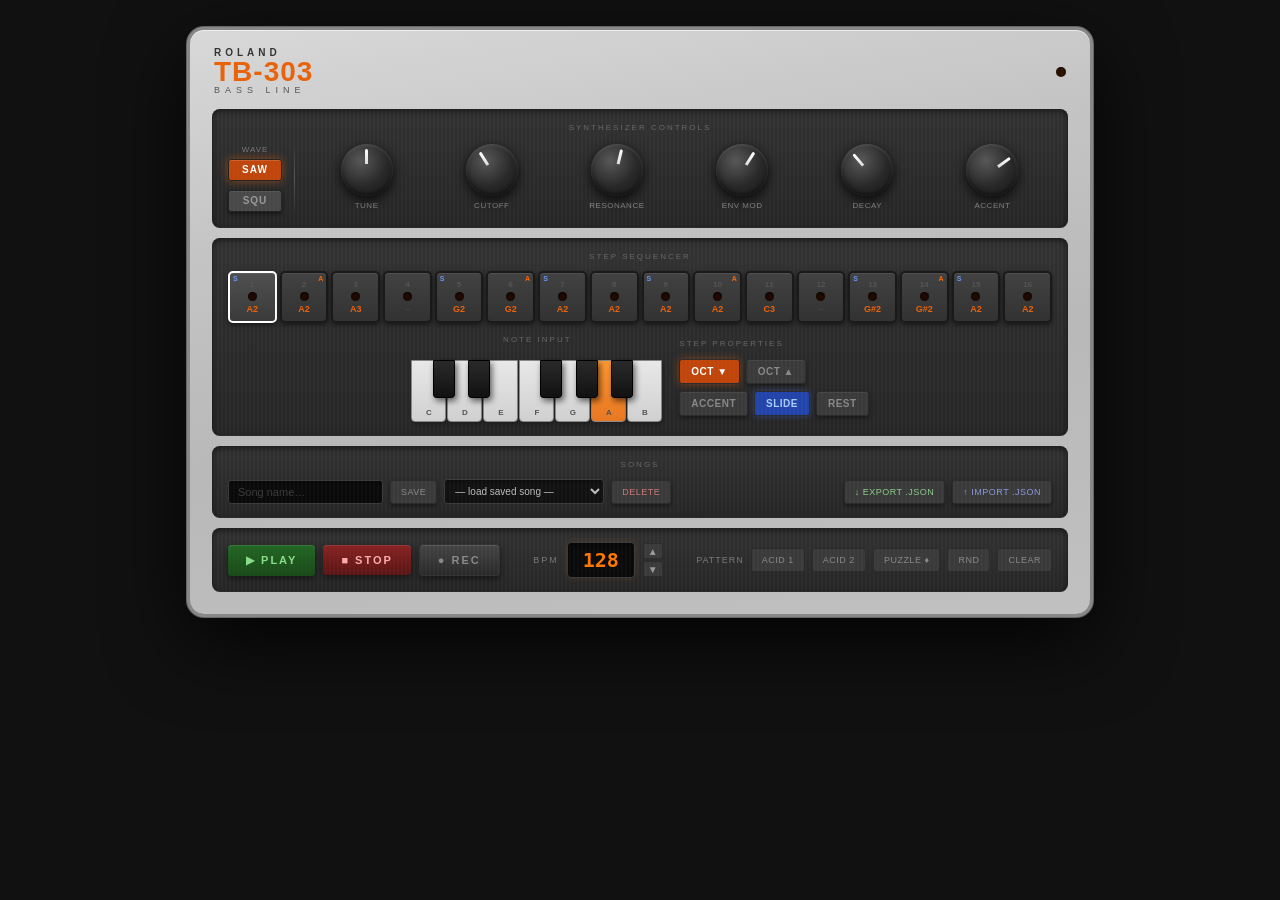
==== commit 6d312ba6: "TB-303: filter env LCD display, grouped layout, Cutoff label - Add knob-driven FILTER ENV SVG (norma" ====
--- a/index.html
+++ b/index.html
@@ -4,6 +4,7 @@
 <meta charset="UTF-8">
 <meta name="viewport" content="width=device-width, initial-scale=1.0">
 <title>TB-303 Bass Line Synthesizer</title>
+<link rel="icon" type="image/png" href="favicon.png">
 <style>
 *,*::before,*::after{box-sizing:border-box;margin:0;padding:0}
 body{background:#111;display:flex;justify-content:center;align-items:flex-start;min-height:100vh;padding:30px 20px;font-family:'Arial',sans-serif}
@@ -272,7 +273,7 @@
       </div>
       <div class="knob-group">
         <div class="knob" id="kCutoff"><div class="knob-indicator" id="iCutoff"></div></div>
-        <div class="knob-label">Cutoff Freq</div>
+        <div class="knob-label">Cutoff</div>
       </div>
       <div class="knob-group">
         <div class="knob" id="kReso"><div class="knob-indicator" id="iReso"></div></div>
